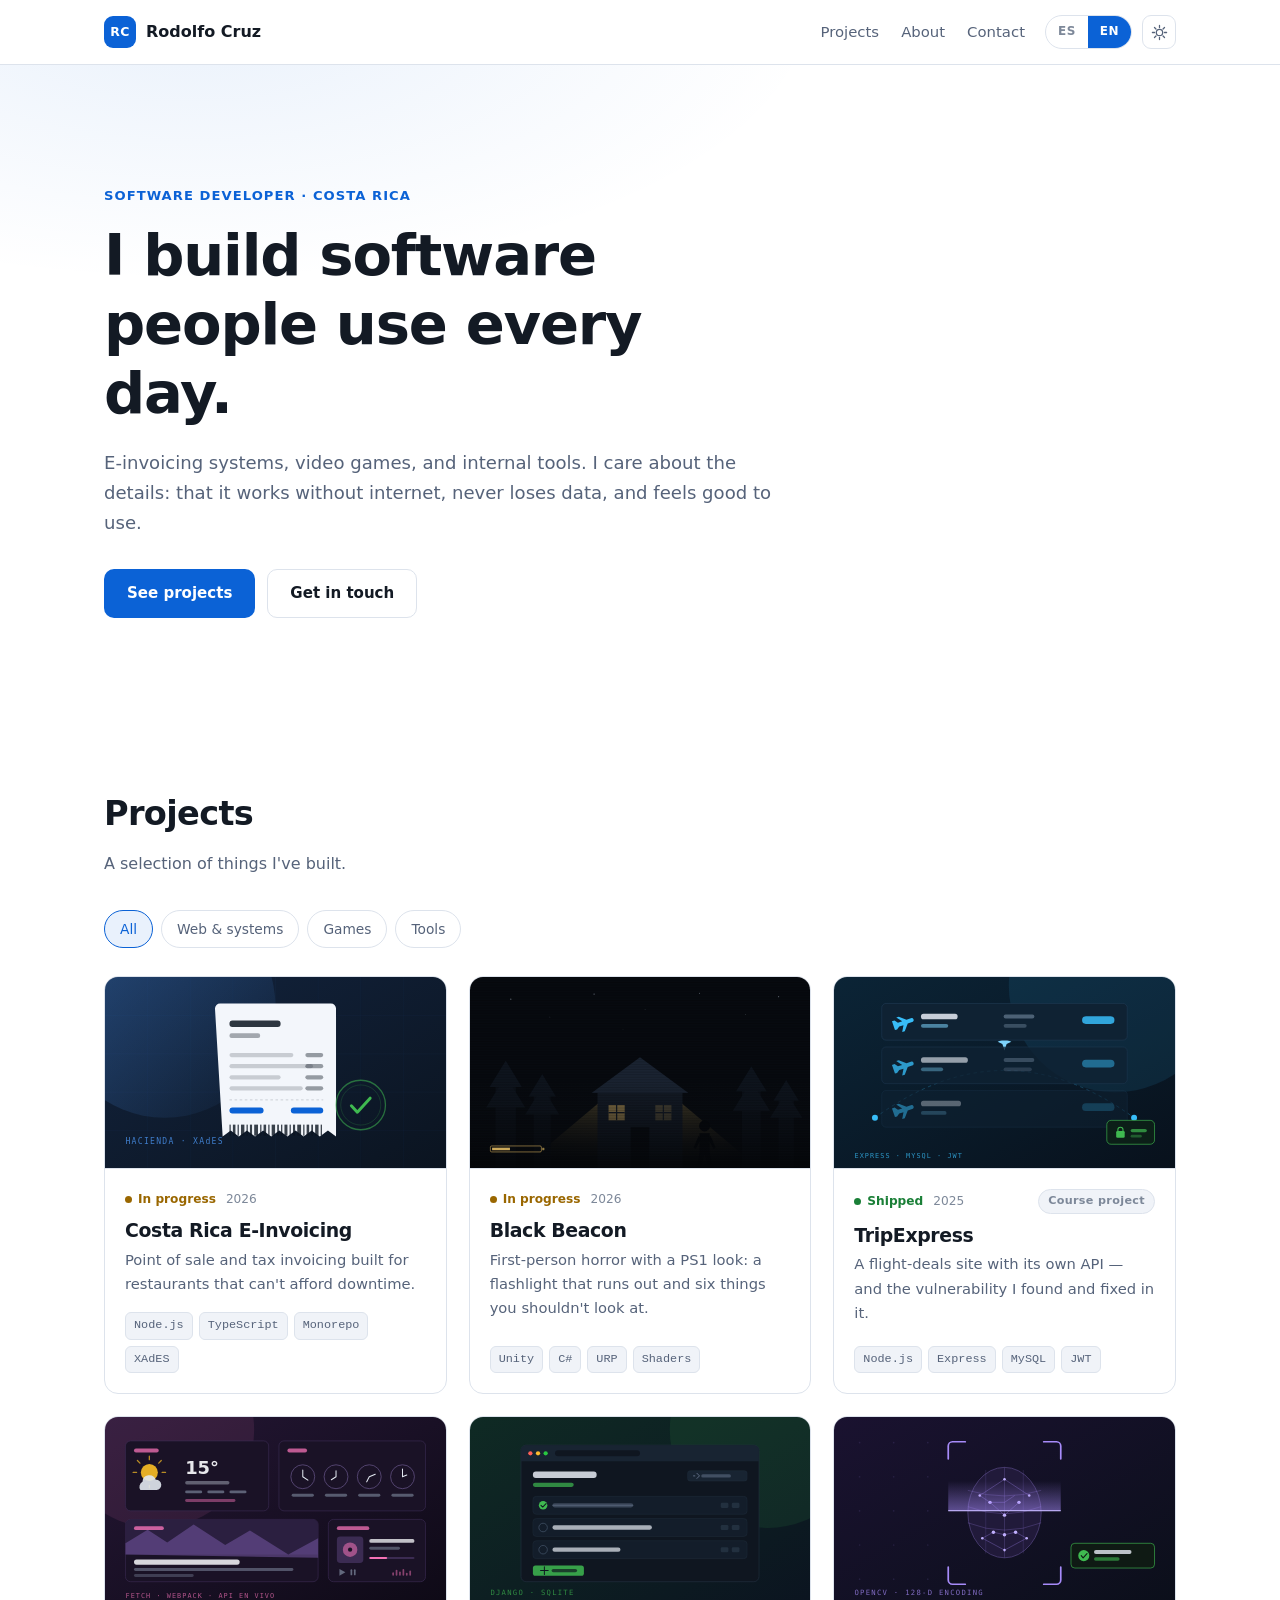
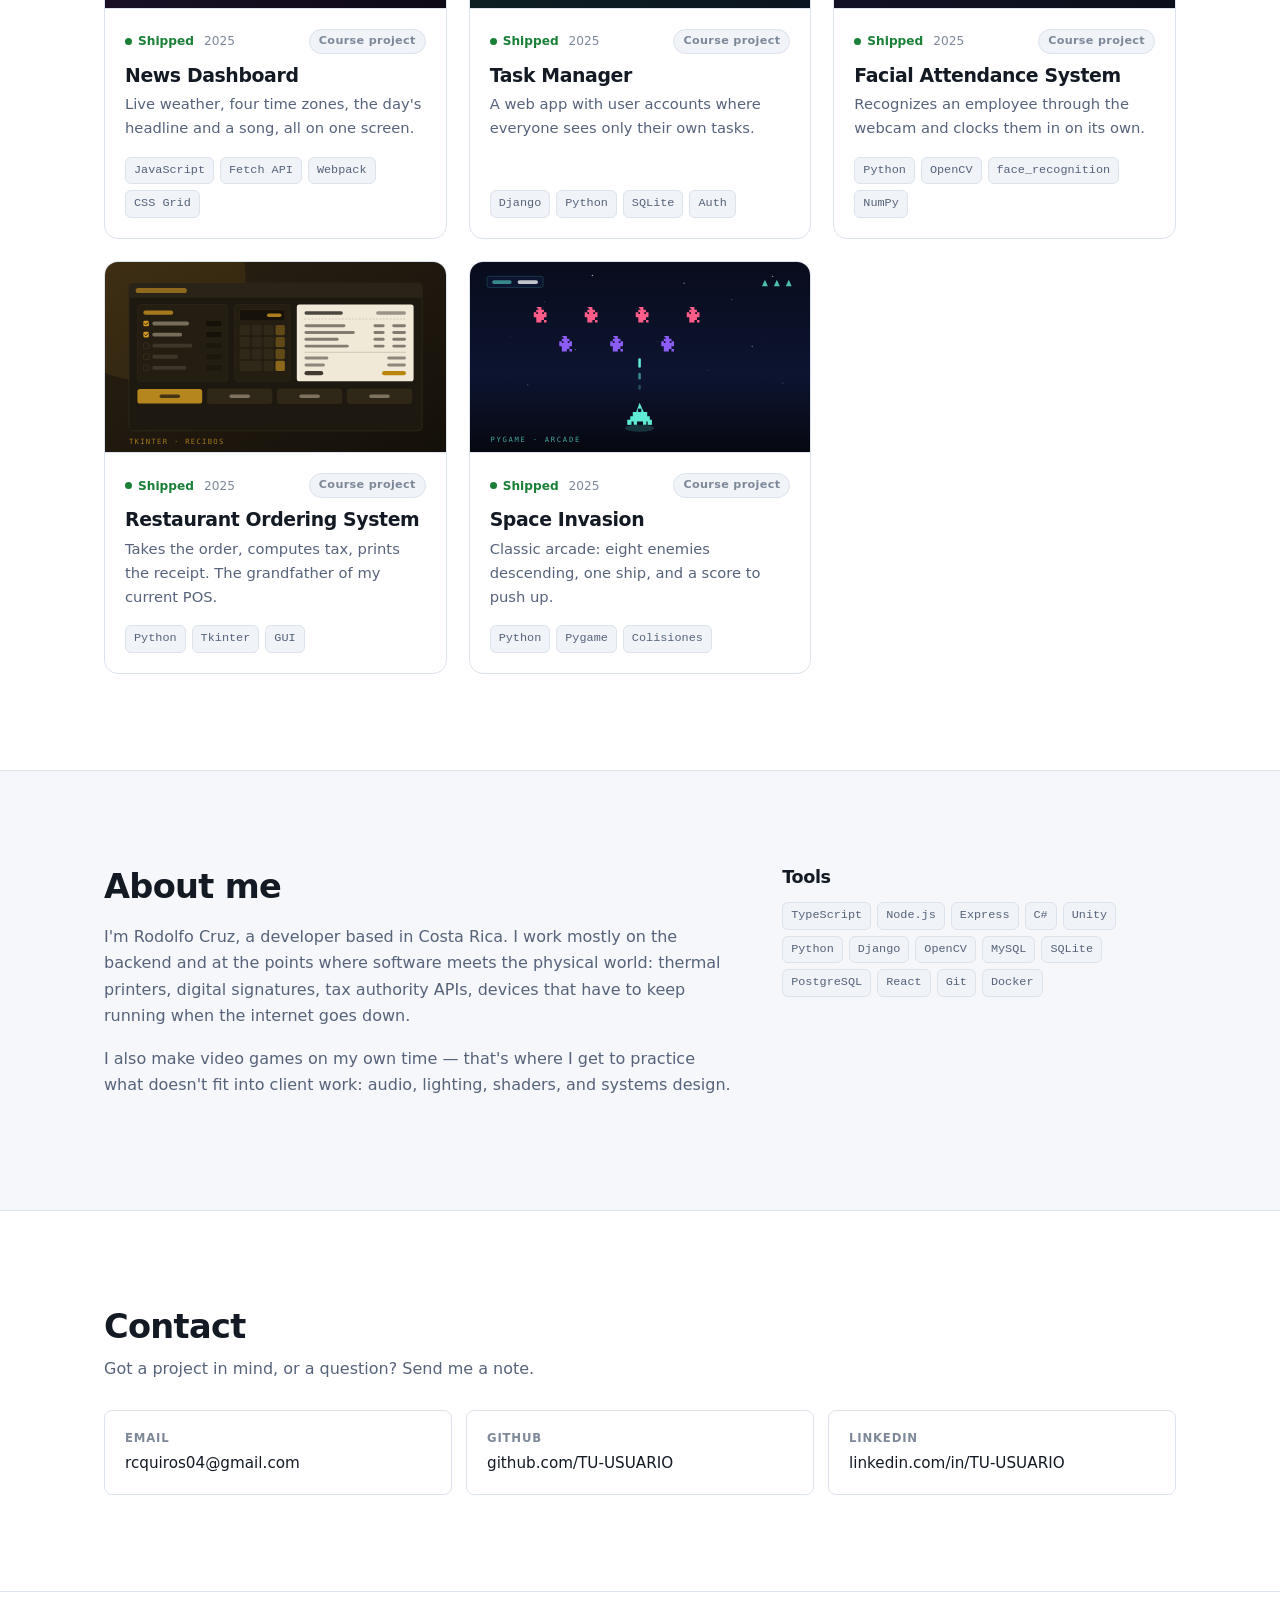
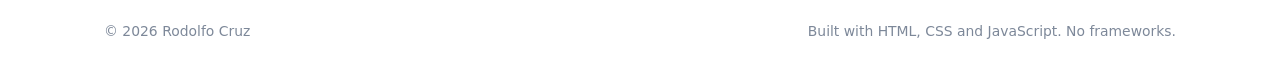
==== index.html @ 6ccf8929 "Portafolio de proyectos Sitio estatico bilingue (ES/EN) con tema claro y oscuro, sin frameworks ni p" ====
<!DOCTYPE html>
<html lang="es" data-theme="dark">
<head>
  <meta charset="UTF-8">
  <meta name="viewport" content="width=device-width, initial-scale=1.0">
  <title>Rodolfo Cruz — Proyectos</title>
  <meta name="description" content="Portafolio de proyectos de Rodolfo Cruz: software de facturación electrónica, videojuegos y herramientas.">
  <meta name="color-scheme" content="dark light">

  <!-- Vista previa al compartir el enlace.
       og:image tiene que ser JPG o PNG con URL absoluta: las redes sociales
       no renderizan SVG ni resuelven rutas relativas. Cambia el dominio de
       abajo por el tuyo cuando publiques. -->
  <meta property="og:type" content="website">
  <meta property="og:url" content="https://TU-USUARIO.github.io/portfolio/">
  <meta property="og:title" content="Rodolfo Cruz — Proyectos">
  <meta property="og:description" content="Portafolio de proyectos: facturación electrónica, videojuegos y herramientas.">
  <meta property="og:image" content="https://TU-USUARIO.github.io/portfolio/assets/img/og-cover.jpg">
  <meta property="og:image:width" content="1200">
  <meta property="og:image:height" content="630">
  <meta name="twitter:card" content="summary_large_image">

  <link rel="icon" href="assets/img/favicon.svg" type="image/svg+xml">
  <link rel="apple-touch-icon" href="assets/img/apple-touch-icon.png">
  <link rel="stylesheet" href="css/styles.css">
</head>
<body>
  <a class="skip-link" href="#main" data-i18n="skip">Saltar al contenido</a>

  <header class="site-header">
    <div class="wrap header-inner">
      <a class="brand" href="#top">
        <span class="brand-mark" aria-hidden="true">RC</span>
        <span class="brand-name">Rodolfo Cruz</span>
      </a>

      <nav class="nav" aria-label="Principal">
        <a href="#proyectos" data-i18n="nav.projects">Proyectos</a>
        <a href="#sobre-mi" data-i18n="nav.about">Sobre mí</a>
        <a href="#contacto" data-i18n="nav.contact">Contacto</a>
      </nav>

      <div class="header-actions">
        <div class="lang-switch" role="group" aria-label="Idioma / Language">
          <button type="button" data-lang="es" class="is-active">ES</button>
          <button type="button" data-lang="en">EN</button>
        </div>
        <button type="button" id="theme-toggle" class="icon-btn" aria-label="Cambiar tema">
          <svg class="icon-sun" viewBox="0 0 24 24" aria-hidden="true"><circle cx="12" cy="12" r="4.5"/><path d="M12 2v3M12 19v3M2 12h3M19 12h3M4.9 4.9l2.1 2.1M17 17l2.1 2.1M19.1 4.9L17 7M7 17l-2.1 2.1"/></svg>
          <svg class="icon-moon" viewBox="0 0 24 24" aria-hidden="true"><path d="M20 14.5A8.5 8.5 0 0 1 9.5 4a8.5 8.5 0 1 0 10.5 10.5z"/></svg>
        </button>
      </div>
    </div>
  </header>

  <main id="main">
    <section class="hero" id="top">
      <div class="wrap">
        <p class="eyebrow" data-i18n="hero.eyebrow">Desarrollador de software · Costa Rica</p>
        <h1 class="hero-title" data-i18n="hero.title">Construyo software que se usa todos los días.</h1>
        <p class="hero-lead" data-i18n="hero.lead">
          Sistemas de facturación electrónica, videojuegos y herramientas internas.
          Me interesa el detalle: que funcione sin internet, que no pierda datos y que se sienta bien de usar.
        </p>
        <div class="hero-actions">
          <a class="btn btn-primary" href="#proyectos" data-i18n="hero.cta">Ver proyectos</a>
          <a class="btn btn-ghost" href="mailto:rcquiros04@gmail.com" data-i18n="hero.contact">Escríbeme</a>
        </div>
      </div>
    </section>

    <section class="section" id="proyectos">
      <div class="wrap">
        <div class="section-head">
          <h2 data-i18n="projects.title">Proyectos</h2>
          <p class="section-sub" data-i18n="projects.sub">Una selección de lo que he construido.</p>
        </div>

        <div class="filters" id="filters" role="group" aria-label="Filtrar proyectos"></div>

        <div class="grid" id="project-grid"></div>
        <p class="empty" id="empty-state" hidden data-i18n="projects.empty">No hay proyectos en esta categoría.</p>
      </div>
    </section>

    <section class="section section-alt" id="sobre-mi">
      <div class="wrap about">
        <div class="about-text">
          <h2 data-i18n="about.title">Sobre mí</h2>
          <p data-i18n="about.p1">
            Soy Rodolfo Cruz, desarrollador en Costa Rica. Trabajo sobre todo en el backend y en los
            puntos donde el software toca el mundo real: impresoras térmicas, firmas digitales,
            APIs de Hacienda, dispositivos que tienen que seguir funcionando cuando se cae el internet.
          </p>
          <p data-i18n="about.p2">
            También hago videojuegos por mi cuenta, que es donde practico lo que no cabe en un
            proyecto de cliente: audio, iluminación, shaders y diseño de sistemas.
          </p>
        </div>
        <div class="about-stack">
          <h3 data-i18n="about.stackTitle">Herramientas</h3>
          <ul class="chips" id="stack-list"></ul>
        </div>
      </div>
    </section>

    <section class="section" id="contacto">
      <div class="wrap contact">
        <h2 data-i18n="contact.title">Contacto</h2>
        <p data-i18n="contact.sub">¿Un proyecto en mente o una pregunta? Escríbeme.</p>
        <div class="contact-links">
          <a class="contact-link" href="mailto:rcquiros04@gmail.com">
            <span class="contact-label">Email</span>
            <span class="contact-value">rcquiros04@gmail.com</span>
          </a>
          <a class="contact-link" href="https://github.com/TU-USUARIO" target="_blank" rel="noopener">
            <span class="contact-label">GitHub</span>
            <span class="contact-value">github.com/TU-USUARIO</span>
          </a>
          <a class="contact-link" href="https://www.linkedin.com/in/TU-USUARIO" target="_blank" rel="noopener">
            <span class="contact-label">LinkedIn</span>
            <span class="contact-value">linkedin.com/in/TU-USUARIO</span>
          </a>
        </div>
      </div>
    </section>
  </main>

  <footer class="site-footer">
    <div class="wrap footer-inner">
      <p>© <span id="year"></span> Rodolfo Cruz</p>
      <p class="footer-note" data-i18n="footer.note">Hecho con HTML, CSS y JavaScript. Sin frameworks.</p>
    </div>
  </footer>

  <!-- Detalle de proyecto -->
  <dialog class="modal" id="project-modal" aria-labelledby="modal-title">
    <button type="button" class="modal-close" id="modal-close" aria-label="Cerrar">&times;</button>
    <div class="modal-body" id="modal-body"></div>
  </dialog>

  <script src="js/projects.js"></script>
  <script src="js/i18n.js"></script>
  <script src="js/main.js"></script>
</body>
</html>
---- css/styles.css ----
/* ============================================================
   Portafolio — Rodolfo Cruz
   Tema oscuro por defecto, claro con el interruptor.
   ============================================================ */

:root {
  --bg: #0d1117;
  --bg-alt: #131a24;
  --surface: #161d28;
  --surface-hi: #1d2635;
  --border: #253044;
  --text: #e8edf5;
  --text-dim: #9aa7bd;
  --text-faint: #6b7a92;
  --accent: #4f9dff;
  --accent-soft: rgba(79, 157, 255, 0.14);
  --accent-text: #8dc0ff;
  --ok: #3fb950;
  --warn: #d29922;

  --radius: 14px;
  --radius-sm: 8px;
  --wrap: 1120px;
  --shadow: 0 10px 40px rgba(0, 0, 0, 0.35);
  --font: system-ui, -apple-system, "Segoe UI", Roboto, "Helvetica Neue", Arial, sans-serif;
  --mono: ui-monospace, SFMono-Regular, "Cascadia Code", Consolas, monospace;
}

[data-theme="light"] {
  --bg: #ffffff;
  --bg-alt: #f5f7fa;
  --surface: #ffffff;
  --surface-hi: #f0f3f8;
  --border: #dde3ec;
  --text: #131a24;
  --text-dim: #56637a;
  --text-faint: #7d8899;
  --accent: #0b62d6;
  --accent-soft: rgba(11, 98, 214, 0.09);
  --accent-text: #0b62d6;
  --ok: #1a7f37;
  --warn: #9a6700;
  --shadow: 0 8px 30px rgba(20, 35, 60, 0.10);
}

* { box-sizing: border-box; }

html { scroll-behavior: smooth; }
@media (prefers-reduced-motion: reduce) {
  html { scroll-behavior: auto; }
  * { animation-duration: 0.01ms !important; transition-duration: 0.01ms !important; }
}

body {
  margin: 0;
  background: var(--bg);
  color: var(--text);
  font-family: var(--font);
  font-size: 16px;
  line-height: 1.65;
  -webkit-font-smoothing: antialiased;
  transition: background-color 0.2s ease, color 0.2s ease;
}

img, svg { max-width: 100%; display: block; }
a { color: var(--accent-text); text-decoration: none; }
a:hover { text-decoration: underline; }

h1, h2, h3 { line-height: 1.2; margin: 0 0 0.5em; letter-spacing: -0.02em; }
h2 { font-size: clamp(1.6rem, 3vw, 2.1rem); }
h3 { font-size: 1.1rem; }
p { margin: 0 0 1em; }

.wrap {
  width: 100%;
  max-width: var(--wrap);
  margin-inline: auto;
  padding-inline: 24px;
}

.skip-link {
  position: absolute;
  left: -9999px;
  top: 0;
  background: var(--accent);
  color: #fff;
  padding: 10px 16px;
  z-index: 100;
}
.skip-link:focus { left: 8px; top: 8px; }

:focus-visible {
  outline: 2px solid var(--accent);
  outline-offset: 3px;
  border-radius: 4px;
}

/* ---------- Cabecera ---------- */

.site-header {
  position: sticky;
  top: 0;
  z-index: 50;
  background: color-mix(in srgb, var(--bg) 85%, transparent);
  backdrop-filter: blur(12px);
  border-bottom: 1px solid var(--border);
}

.header-inner {
  display: flex;
  align-items: center;
  gap: 20px;
  height: 64px;
}

.brand {
  display: flex;
  align-items: center;
  gap: 10px;
  color: var(--text);
  font-weight: 600;
  margin-right: auto;
}
.brand:hover { text-decoration: none; }

.brand-mark {
  display: grid;
  place-items: center;
  width: 32px;
  height: 32px;
  border-radius: 9px;
  background: var(--accent);
  color: #fff;
  font-size: 0.78rem;
  font-weight: 700;
  letter-spacing: 0.03em;
}

.nav { display: flex; gap: 22px; }
.nav a {
  color: var(--text-dim);
  font-size: 0.93rem;
  font-weight: 500;
}
.nav a:hover { color: var(--text); text-decoration: none; }

.header-actions { display: flex; align-items: center; gap: 10px; }

.lang-switch {
  display: flex;
  border: 1px solid var(--border);
  border-radius: 999px;
  overflow: hidden;
  background: var(--surface);
}
.lang-switch button {
  border: 0;
  background: transparent;
  color: var(--text-faint);
  font: inherit;
  font-size: 0.75rem;
  font-weight: 700;
  letter-spacing: 0.04em;
  padding: 6px 12px;
  cursor: pointer;
  transition: background-color 0.15s, color 0.15s;
}
.lang-switch button:hover { color: var(--text); }
.lang-switch button.is-active { background: var(--accent); color: #fff; }

.icon-btn {
  display: grid;
  place-items: center;
  width: 34px;
  height: 34px;
  border: 1px solid var(--border);
  border-radius: 9px;
  background: var(--surface);
  color: var(--text-dim);
  cursor: pointer;
  transition: color 0.15s, border-color 0.15s;
}
.icon-btn:hover { color: var(--text); border-color: var(--text-faint); }
.icon-btn svg {
  width: 17px;
  height: 17px;
  fill: none;
  stroke: currentColor;
  stroke-width: 1.8;
  stroke-linecap: round;
  stroke-linejoin: round;
}
[data-theme="dark"] .icon-sun { display: none; }
[data-theme="light"] .icon-moon { display: none; }

/* En pantallas estrechas el menú baja a una segunda fila
   en vez de desaparecer. */
@media (max-width: 680px) {
  .header-inner {
    flex-wrap: wrap;
    height: auto;
    padding-block: 10px 0;
    row-gap: 4px;
  }
  .nav {
    order: 3;
    width: 100%;
    justify-content: space-between;
    gap: 0;
    border-top: 1px solid var(--border);
    margin-top: 6px;
  }
  .nav a { padding: 10px 4px; font-size: 0.88rem; }
}

@media (max-width: 380px) {
  .brand-name { display: none; }
}

/* ---------- Hero ---------- */

.hero {
  padding: clamp(64px, 12vw, 120px) 0 clamp(48px, 8vw, 80px);
  background:
    radial-gradient(900px 400px at 15% -10%, var(--accent-soft), transparent 70%);
}

.eyebrow {
  color: var(--accent-text);
  font-size: 0.82rem;
  font-weight: 600;
  letter-spacing: 0.08em;
  text-transform: uppercase;
  margin-bottom: 14px;
}

.hero-title {
  font-size: clamp(2.1rem, 6vw, 3.6rem);
  max-width: 17ch;
  margin-bottom: 20px;
}

.hero-lead {
  color: var(--text-dim);
  font-size: clamp(1rem, 1.6vw, 1.13rem);
  max-width: 60ch;
  margin-bottom: 32px;
}

.hero-actions { display: flex; flex-wrap: wrap; gap: 12px; }

.btn {
  display: inline-flex;
  align-items: center;
  justify-content: center;
  padding: 11px 22px;
  border-radius: 10px;
  border: 1px solid transparent;
  font-size: 0.94rem;
  font-weight: 600;
  cursor: pointer;
  transition: transform 0.12s ease, background-color 0.15s, border-color 0.15s;
}
.btn:hover { text-decoration: none; transform: translateY(-1px); }
.btn-primary { background: var(--accent); color: #fff; }
.btn-primary:hover { background: color-mix(in srgb, var(--accent) 85%, #fff); }
.btn-ghost {
  background: transparent;
  border-color: var(--border);
  color: var(--text);
}
.btn-ghost:hover { border-color: var(--text-faint); background: var(--surface); }

/* ---------- Secciones ---------- */

.section { padding: clamp(56px, 9vw, 96px) 0; }
.section-alt { background: var(--bg-alt); border-block: 1px solid var(--border); }

.section-head { margin-bottom: 32px; }
.section-sub { color: var(--text-dim); margin: 0; }

/* ---------- Filtros ---------- */

.filters {
  display: flex;
  flex-wrap: wrap;
  gap: 8px;
  margin-bottom: 28px;
}

.filter-btn {
  border: 1px solid var(--border);
  background: var(--surface);
  color: var(--text-dim);
  font: inherit;
  font-size: 0.86rem;
  font-weight: 500;
  padding: 7px 15px;
  border-radius: 999px;
  cursor: pointer;
  transition: color 0.15s, border-color 0.15s, background-color 0.15s;
}
.filter-btn:hover { color: var(--text); border-color: var(--text-faint); }
.filter-btn.is-active {
  background: var(--accent-soft);
  border-color: var(--accent);
  color: var(--accent-text);
}

/* ---------- Tarjetas de proyecto ---------- */

.grid {
  display: grid;
  grid-template-columns: repeat(auto-fill, minmax(320px, 1fr));
  gap: 22px;
}

.card {
  display: flex;
  flex-direction: column;
  background: var(--surface);
  border: 1px solid var(--border);
  border-radius: var(--radius);
  overflow: hidden;
  text-align: left;
  font: inherit;
  color: inherit;
  cursor: pointer;
  padding: 0;
  transition: transform 0.16s ease, border-color 0.16s, box-shadow 0.16s;
}
.card:hover {
  transform: translateY(-3px);
  border-color: color-mix(in srgb, var(--accent) 50%, var(--border));
  box-shadow: var(--shadow);
}

.card-cover {
  aspect-ratio: 16 / 9;
  width: 100%;
  object-fit: cover;
  border-bottom: 1px solid var(--border);
  background: var(--surface-hi);
}

.card-body { padding: 20px; display: flex; flex-direction: column; flex: 1; }

.card-meta {
  display: flex;
  align-items: center;
  gap: 10px;
  margin-bottom: 10px;
  font-size: 0.76rem;
  color: var(--text-faint);
}

.status {
  display: inline-flex;
  align-items: center;
  gap: 6px;
  font-weight: 600;
}
.status::before {
  content: "";
  width: 7px;
  height: 7px;
  border-radius: 50%;
  background: currentColor;
}
.status-active { color: var(--warn); }
.status-shipped { color: var(--ok); }
.status-paused { color: var(--text-faint); }

/* Distintivo para proyectos que no son originales (práctica de curso).
   Va al final de la fila de metadatos, separado del estado. */
.badge {
  margin-left: auto;
  font-size: 0.7rem;
  font-weight: 600;
  letter-spacing: 0.03em;
  color: var(--text-faint);
  background: var(--surface-hi);
  border: 1px solid var(--border);
  border-radius: 999px;
  padding: 2px 9px;
  white-space: nowrap;
}

.card-title { font-size: 1.18rem; margin-bottom: 6px; }
.card-tagline { color: var(--text-dim); font-size: 0.92rem; margin-bottom: 16px; flex: 1; }

.chips { display: flex; flex-wrap: wrap; gap: 6px; list-style: none; margin: 0; padding: 0; }
.chip {
  font-size: 0.74rem;
  font-family: var(--mono);
  color: var(--text-dim);
  background: var(--surface-hi);
  border: 1px solid var(--border);
  border-radius: 6px;
  padding: 3px 8px;
}

.empty { color: var(--text-faint); text-align: center; padding: 40px 0; }

/* ---------- Sobre mí ---------- */

.about {
  display: grid;
  grid-template-columns: minmax(0, 1.6fr) minmax(0, 1fr);
  gap: 48px;
  align-items: start;
}
.about-text p { color: var(--text-dim); max-width: 62ch; }
.about-stack h3 { color: var(--text); margin-bottom: 14px; }

@media (max-width: 800px) {
  .about { grid-template-columns: 1fr; gap: 32px; }
}

/* ---------- Contacto ---------- */

.contact h2 { margin-bottom: 8px; }
.contact > p { color: var(--text-dim); margin-bottom: 28px; }

.contact-links {
  display: grid;
  grid-template-columns: repeat(auto-fit, minmax(220px, 1fr));
  gap: 14px;
}

.contact-link {
  display: flex;
  flex-direction: column;
  gap: 3px;
  padding: 18px 20px;
  border: 1px solid var(--border);
  border-radius: var(--radius-sm);
  background: var(--surface);
  transition: border-color 0.15s, transform 0.15s;
}
.contact-link:hover {
  text-decoration: none;
  transform: translateY(-2px);
  border-color: color-mix(in srgb, var(--accent) 50%, var(--border));
}
.contact-label {
  font-size: 0.73rem;
  text-transform: uppercase;
  letter-spacing: 0.07em;
  color: var(--text-faint);
  font-weight: 600;
}
.contact-value { color: var(--text); font-size: 0.95rem; word-break: break-all; }

/* ---------- Pie ---------- */

.site-footer {
  border-top: 1px solid var(--border);
  padding: 28px 0;
  color: var(--text-faint);
  font-size: 0.87rem;
}
.footer-inner {
  display: flex;
  flex-wrap: wrap;
  justify-content: space-between;
  gap: 8px;
}
.footer-inner p { margin: 0; }

/* ---------- Modal de detalle ---------- */

.modal {
  width: min(760px, calc(100vw - 32px));
  max-height: min(88vh, 900px);
  padding: 0;
  border: 1px solid var(--border);
  border-radius: var(--radius);
  background: var(--surface);
  color: var(--text);
  box-shadow: var(--shadow);
  overflow: visible;
}
.modal::backdrop { background: rgba(0, 0, 0, 0.6); backdrop-filter: blur(3px); }

.modal-close {
  position: absolute;
  top: 12px;
  right: 14px;
  z-index: 2;
  width: 34px;
  height: 34px;
  border-radius: 8px;
  border: 1px solid var(--border);
  background: color-mix(in srgb, var(--surface) 80%, transparent);
  backdrop-filter: blur(6px);
  color: var(--text);
  font-size: 1.4rem;
  line-height: 1;
  cursor: pointer;
}
.modal-close:hover { background: var(--surface-hi); }

.modal-body {
  max-height: min(88vh, 900px);
  overflow-y: auto;
  border-radius: var(--radius);
}

.modal-cover {
  width: 100%;
  aspect-ratio: 16 / 7;
  object-fit: cover;
  border-bottom: 1px solid var(--border);
}

.modal-content { padding: 26px 30px 32px; }
.modal-content h3 { font-size: 1.6rem; margin-bottom: 4px; }
.modal-tagline { color: var(--text-dim); margin-bottom: 20px; }
.modal-content h4 {
  font-size: 0.78rem;
  text-transform: uppercase;
  letter-spacing: 0.07em;
  color: var(--text-faint);
  margin: 26px 0 10px;
}
.modal-content p { color: var(--text-dim); }

.highlights { margin: 0; padding-left: 20px; color: var(--text-dim); }
.highlights li { margin-bottom: 8px; }

.modal-links { display: flex; flex-wrap: wrap; gap: 10px; margin-top: 26px; }

@media (max-width: 560px) {
  .modal-content { padding: 22px 20px 26px; }
}
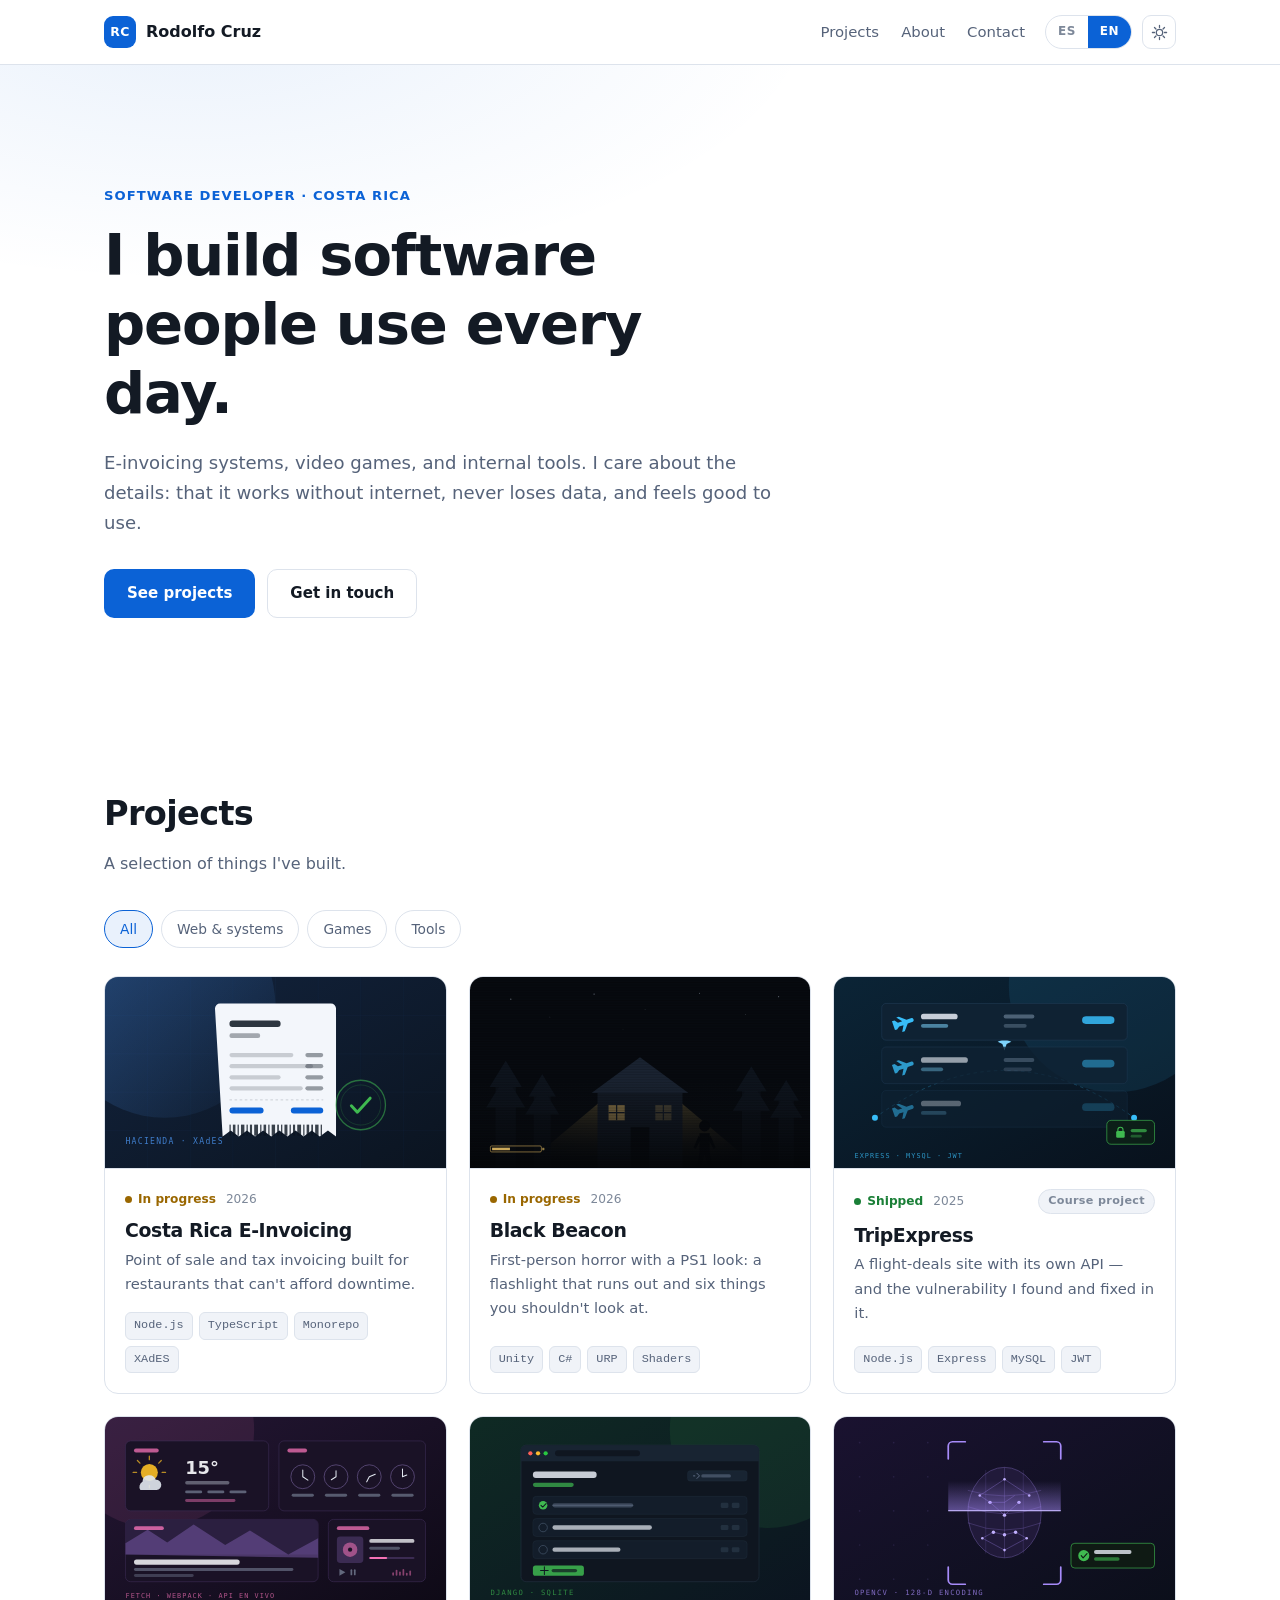
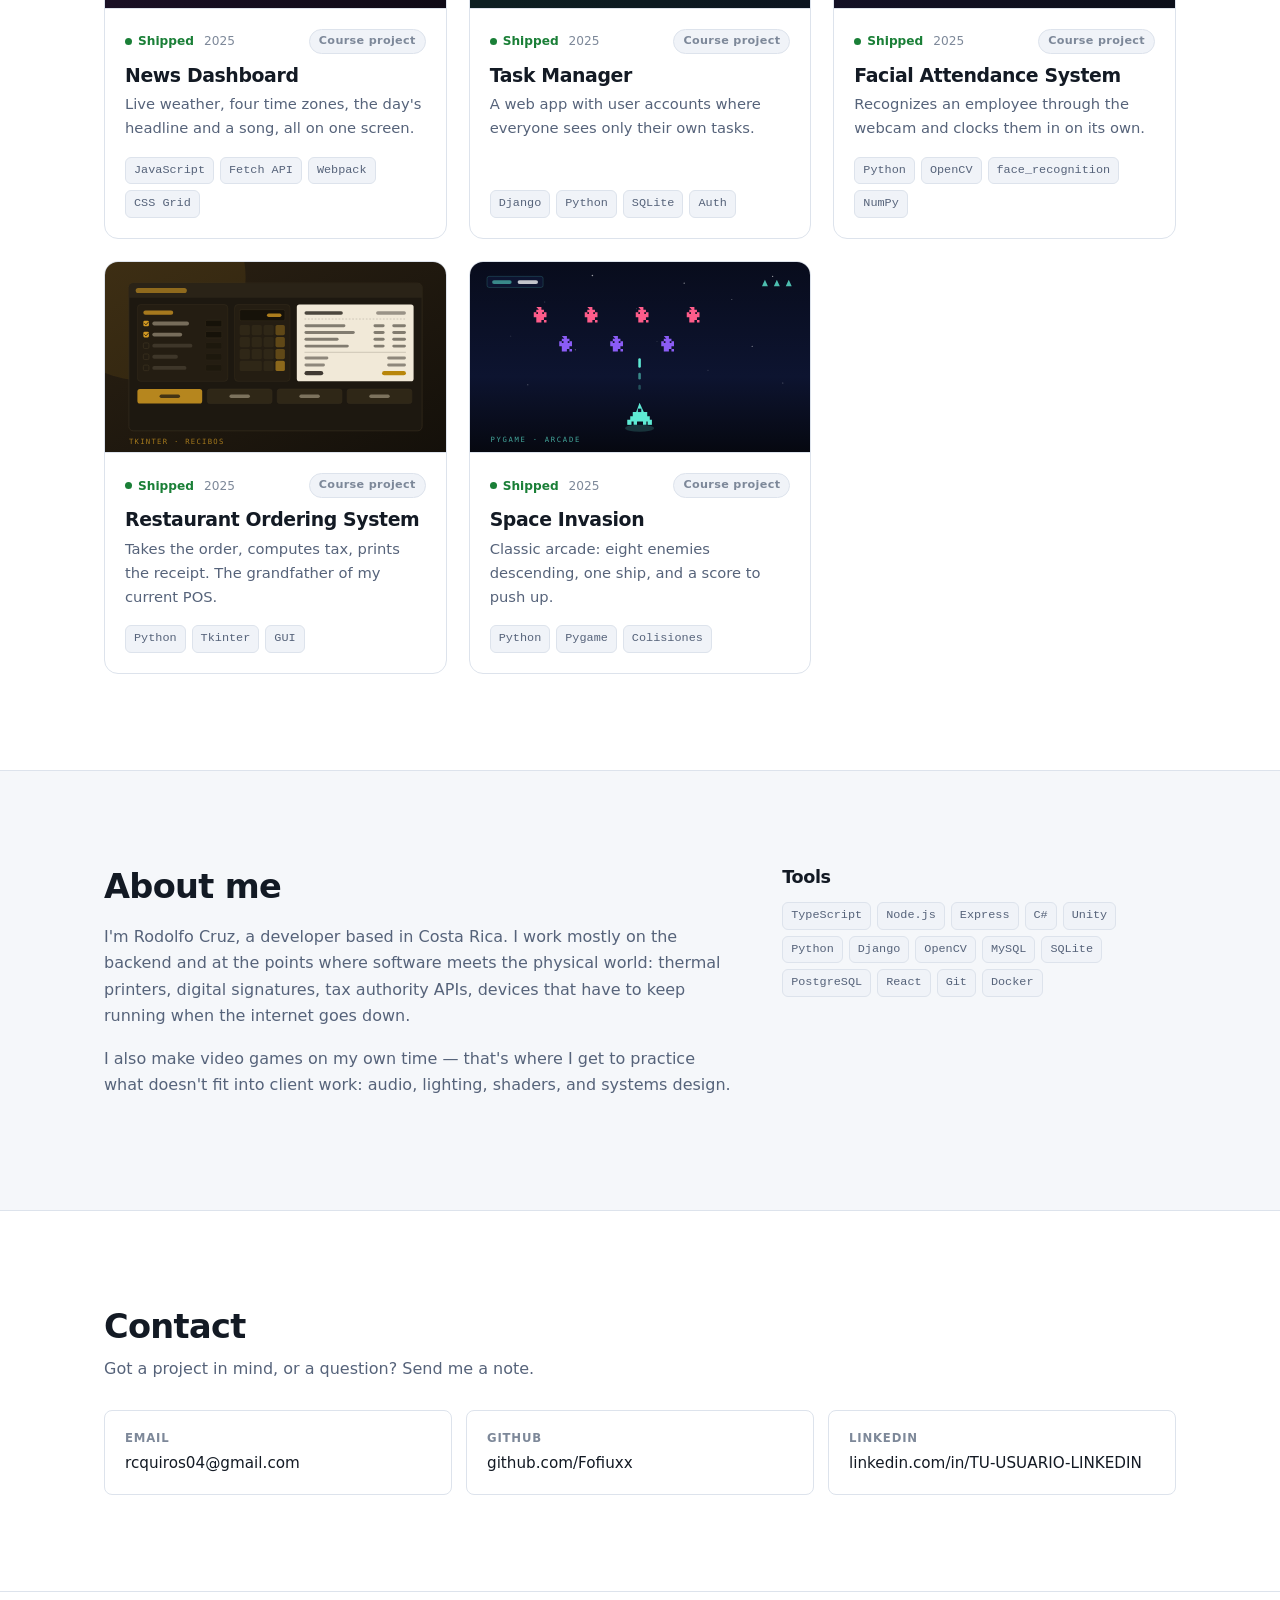
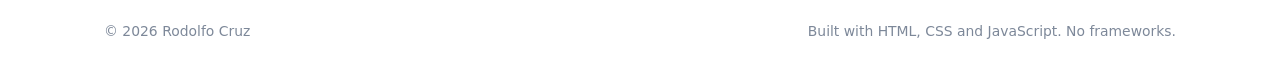
==== commit 80b6b850: "Apuntar enlaces y metadatos a github.com/Fofiuxx Rellena og:url, og:image y el contacto de GitHub, y" ====
--- a/index.html
+++ b/index.html
@@ -9,13 +9,13 @@
 
   <!-- Vista previa al compartir el enlace.
        og:image tiene que ser JPG o PNG con URL absoluta: las redes sociales
-       no renderizan SVG ni resuelven rutas relativas. Cambia el dominio de
-       abajo por el tuyo cuando publiques. -->
+       no renderizan SVG ni resuelven rutas relativas. Si algún día cambias
+       el dominio, hay que actualizar estas dos URL. -->
   <meta property="og:type" content="website">
-  <meta property="og:url" content="https://TU-USUARIO.github.io/portfolio/">
+  <meta property="og:url" content="https://fofiuxx.github.io/portfolio/">
   <meta property="og:title" content="Rodolfo Cruz — Proyectos">
   <meta property="og:description" content="Portafolio de proyectos: facturación electrónica, videojuegos y herramientas.">
-  <meta property="og:image" content="https://TU-USUARIO.github.io/portfolio/assets/img/og-cover.jpg">
+  <meta property="og:image" content="https://fofiuxx.github.io/portfolio/assets/img/og-cover.jpg">
   <meta property="og:image:width" content="1200">
   <meta property="og:image:height" content="630">
   <meta name="twitter:card" content="summary_large_image">
@@ -113,13 +113,16 @@
             <span class="contact-label">Email</span>
             <span class="contact-value">rcquiros04@gmail.com</span>
           </a>
-          <a class="contact-link" href="https://github.com/TU-USUARIO" target="_blank" rel="noopener">
+          <a class="contact-link" href="https://github.com/Fofiuxx" target="_blank" rel="noopener">
             <span class="contact-label">GitHub</span>
-            <span class="contact-value">github.com/TU-USUARIO</span>
+            <span class="contact-value">github.com/Fofiuxx</span>
           </a>
-          <a class="contact-link" href="https://www.linkedin.com/in/TU-USUARIO" target="_blank" rel="noopener">
+          <!-- TODO: pon tu usuario de LinkedIn o borra este bloque entero.
+               No lo rellené porque tu usuario de LinkedIn puede no coincidir
+               con el de GitHub, y adivinarlo llevaría al perfil de otra persona. -->
+          <a class="contact-link" href="https://www.linkedin.com/in/TU-USUARIO-LINKEDIN" target="_blank" rel="noopener">
             <span class="contact-label">LinkedIn</span>
-            <span class="contact-value">linkedin.com/in/TU-USUARIO</span>
+            <span class="contact-value">linkedin.com/in/TU-USUARIO-LINKEDIN</span>
           </a>
         </div>
       </div>
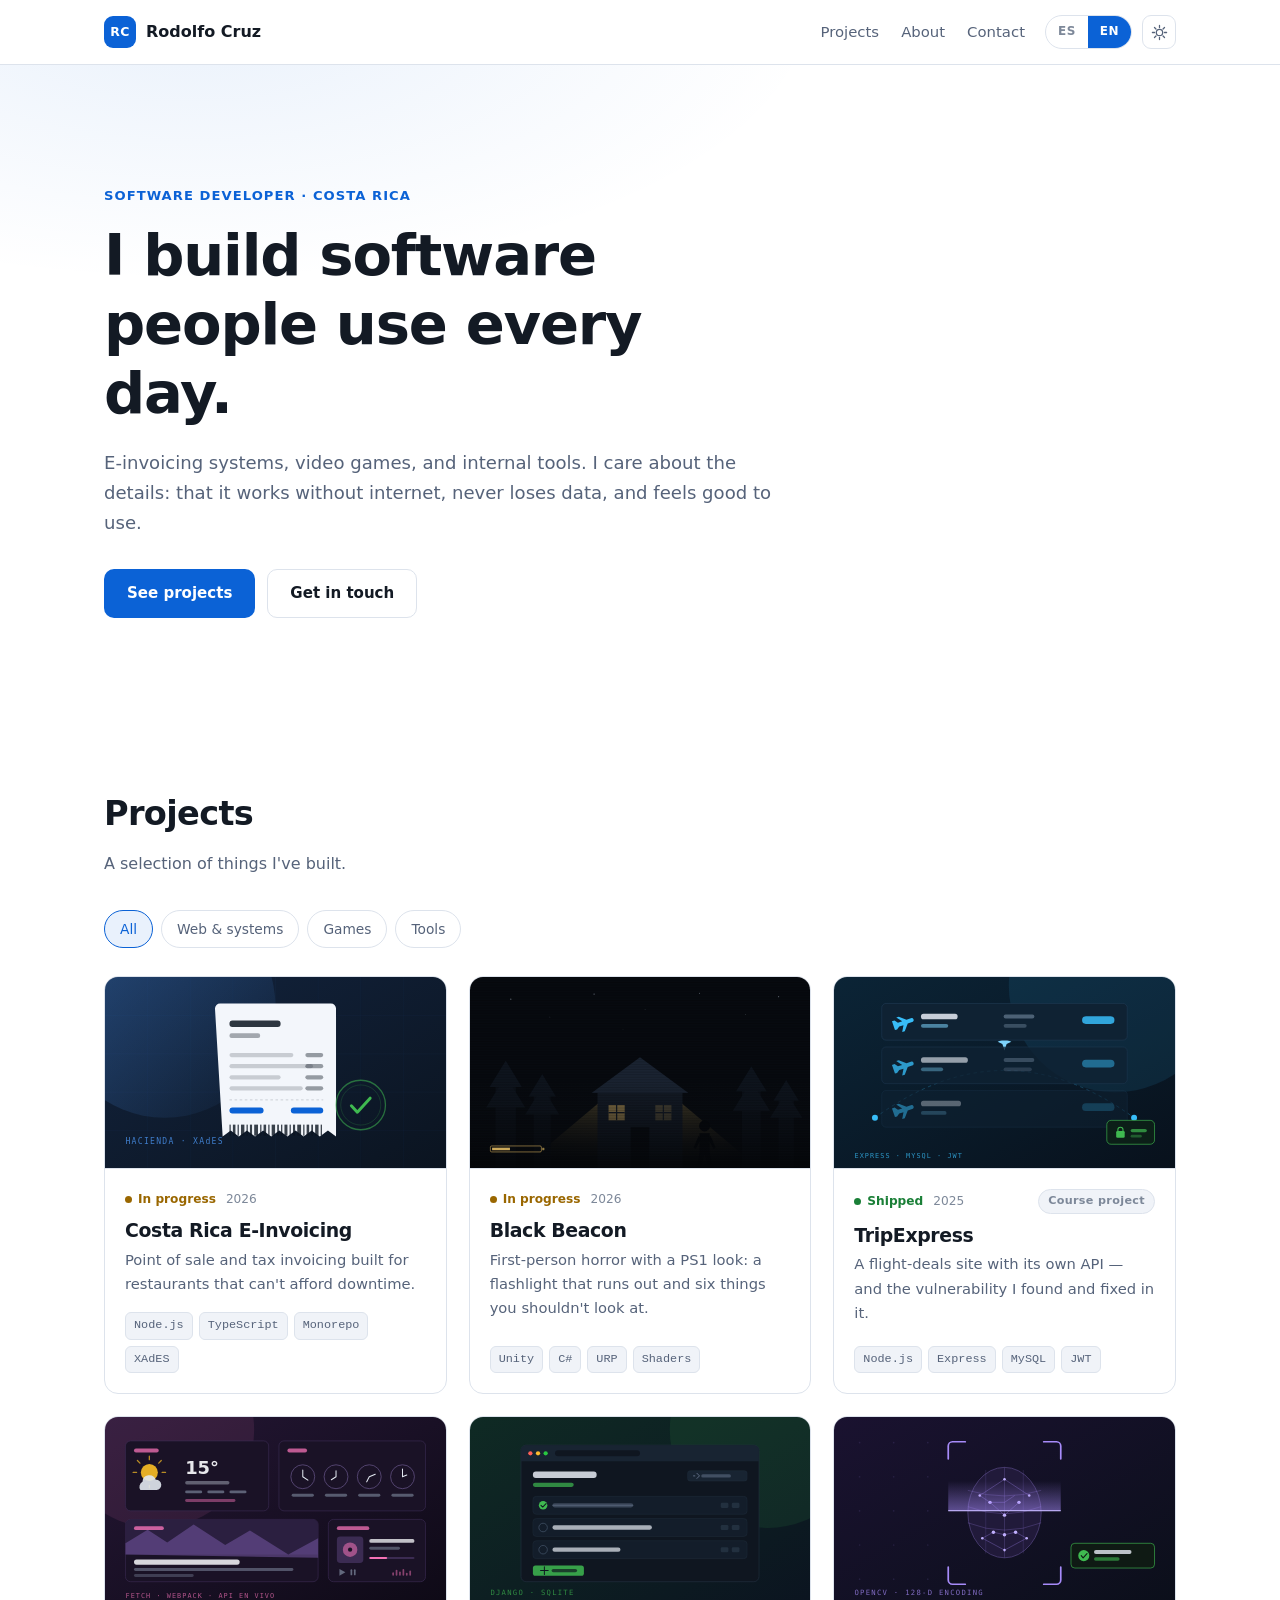
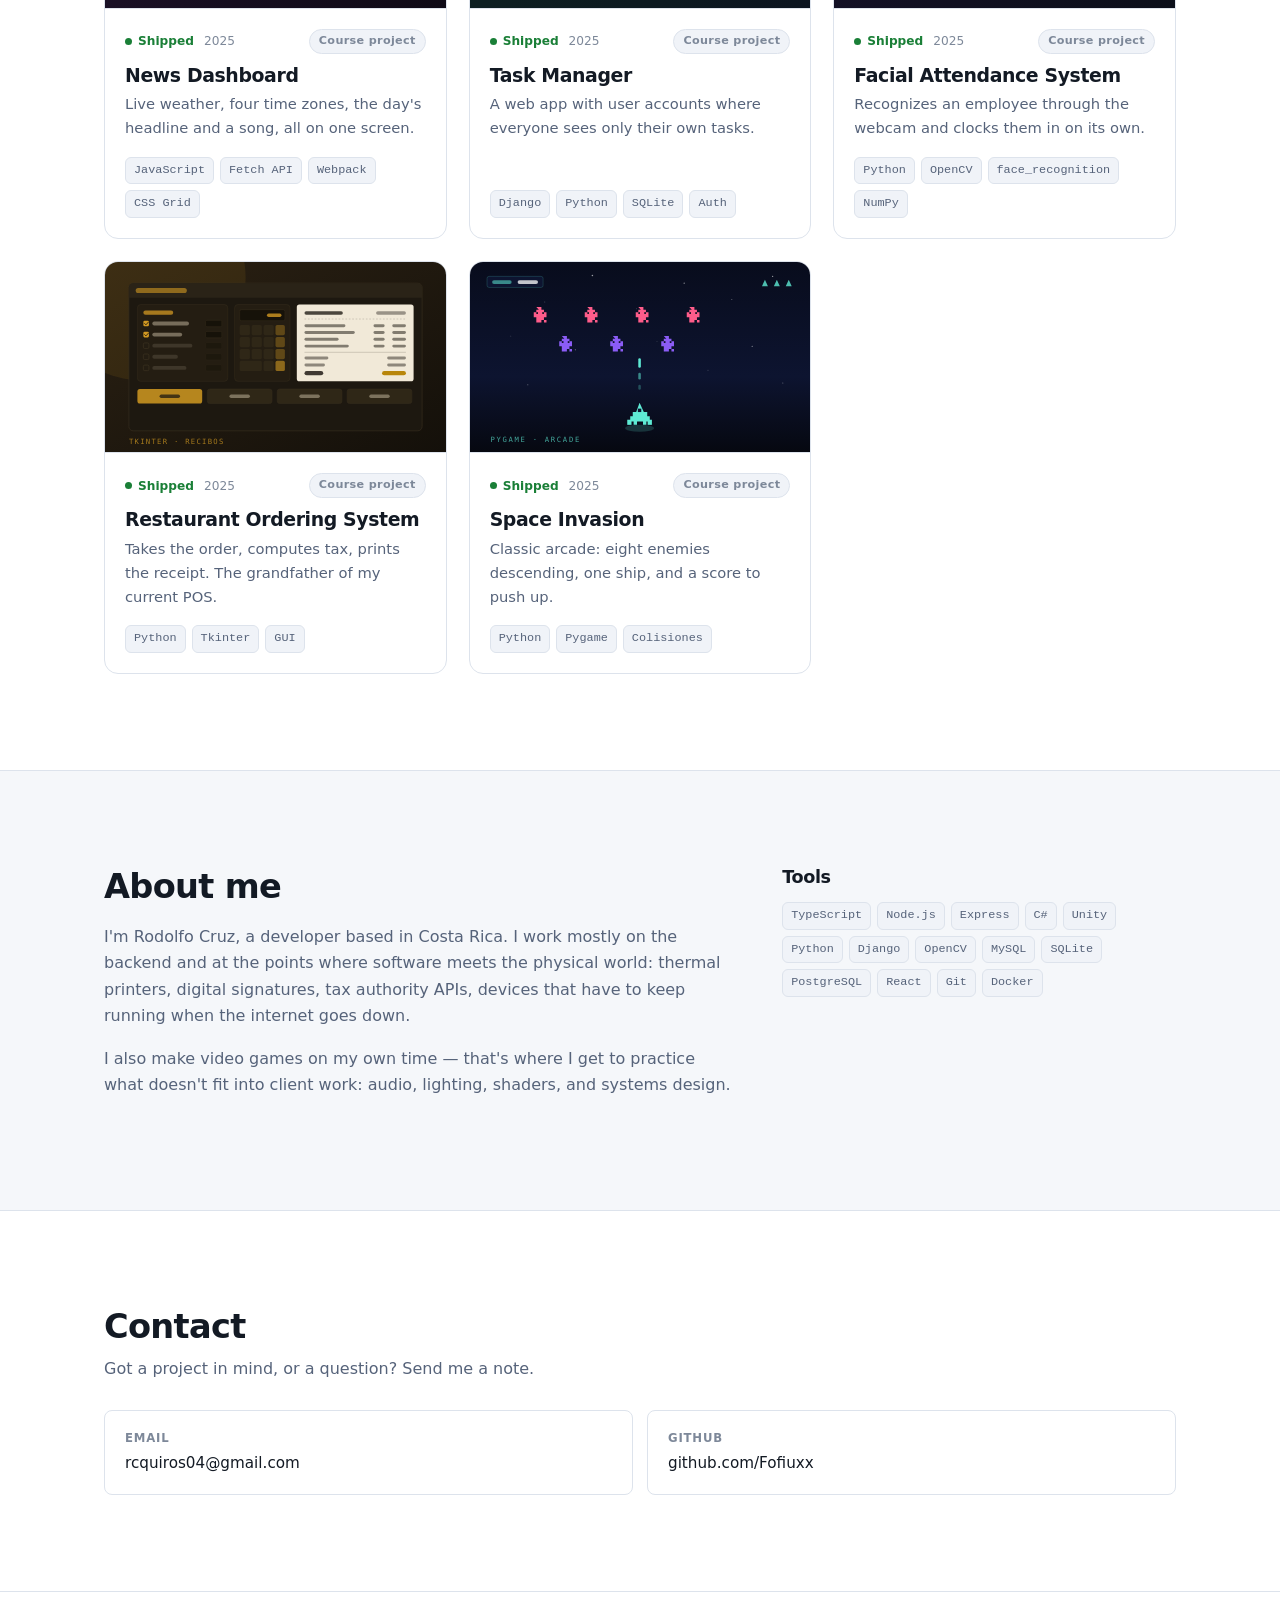
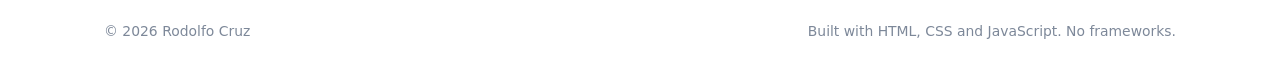
==== commit 0a96d5aa: "Enlazar los cuatro proyectos de Python a sus repos publicos Ya estaban en github.com/Fofiuxx/Proyect" ====
--- a/index.html
+++ b/index.html
@@ -117,13 +117,14 @@
             <span class="contact-label">GitHub</span>
             <span class="contact-value">github.com/Fofiuxx</span>
           </a>
-          <!-- TODO: pon tu usuario de LinkedIn o borra este bloque entero.
-               No lo rellené porque tu usuario de LinkedIn puede no coincidir
-               con el de GitHub, y adivinarlo llevaría al perfil de otra persona. -->
-          <a class="contact-link" href="https://www.linkedin.com/in/TU-USUARIO-LINKEDIN" target="_blank" rel="noopener">
+          <!-- ¿Tienes LinkedIn? Descomenta esto y pon tu usuario.
+               Lo dejé fuera porque no lo sé, y un enlace roto en un portafolio
+               es peor que no tener el enlace.
+          <a class="contact-link" href="https://www.linkedin.com/in/TU-USUARIO" target="_blank" rel="noopener">
             <span class="contact-label">LinkedIn</span>
-            <span class="contact-value">linkedin.com/in/TU-USUARIO-LINKEDIN</span>
+            <span class="contact-value">linkedin.com/in/TU-USUARIO</span>
           </a>
+          -->
         </div>
       </div>
     </section>
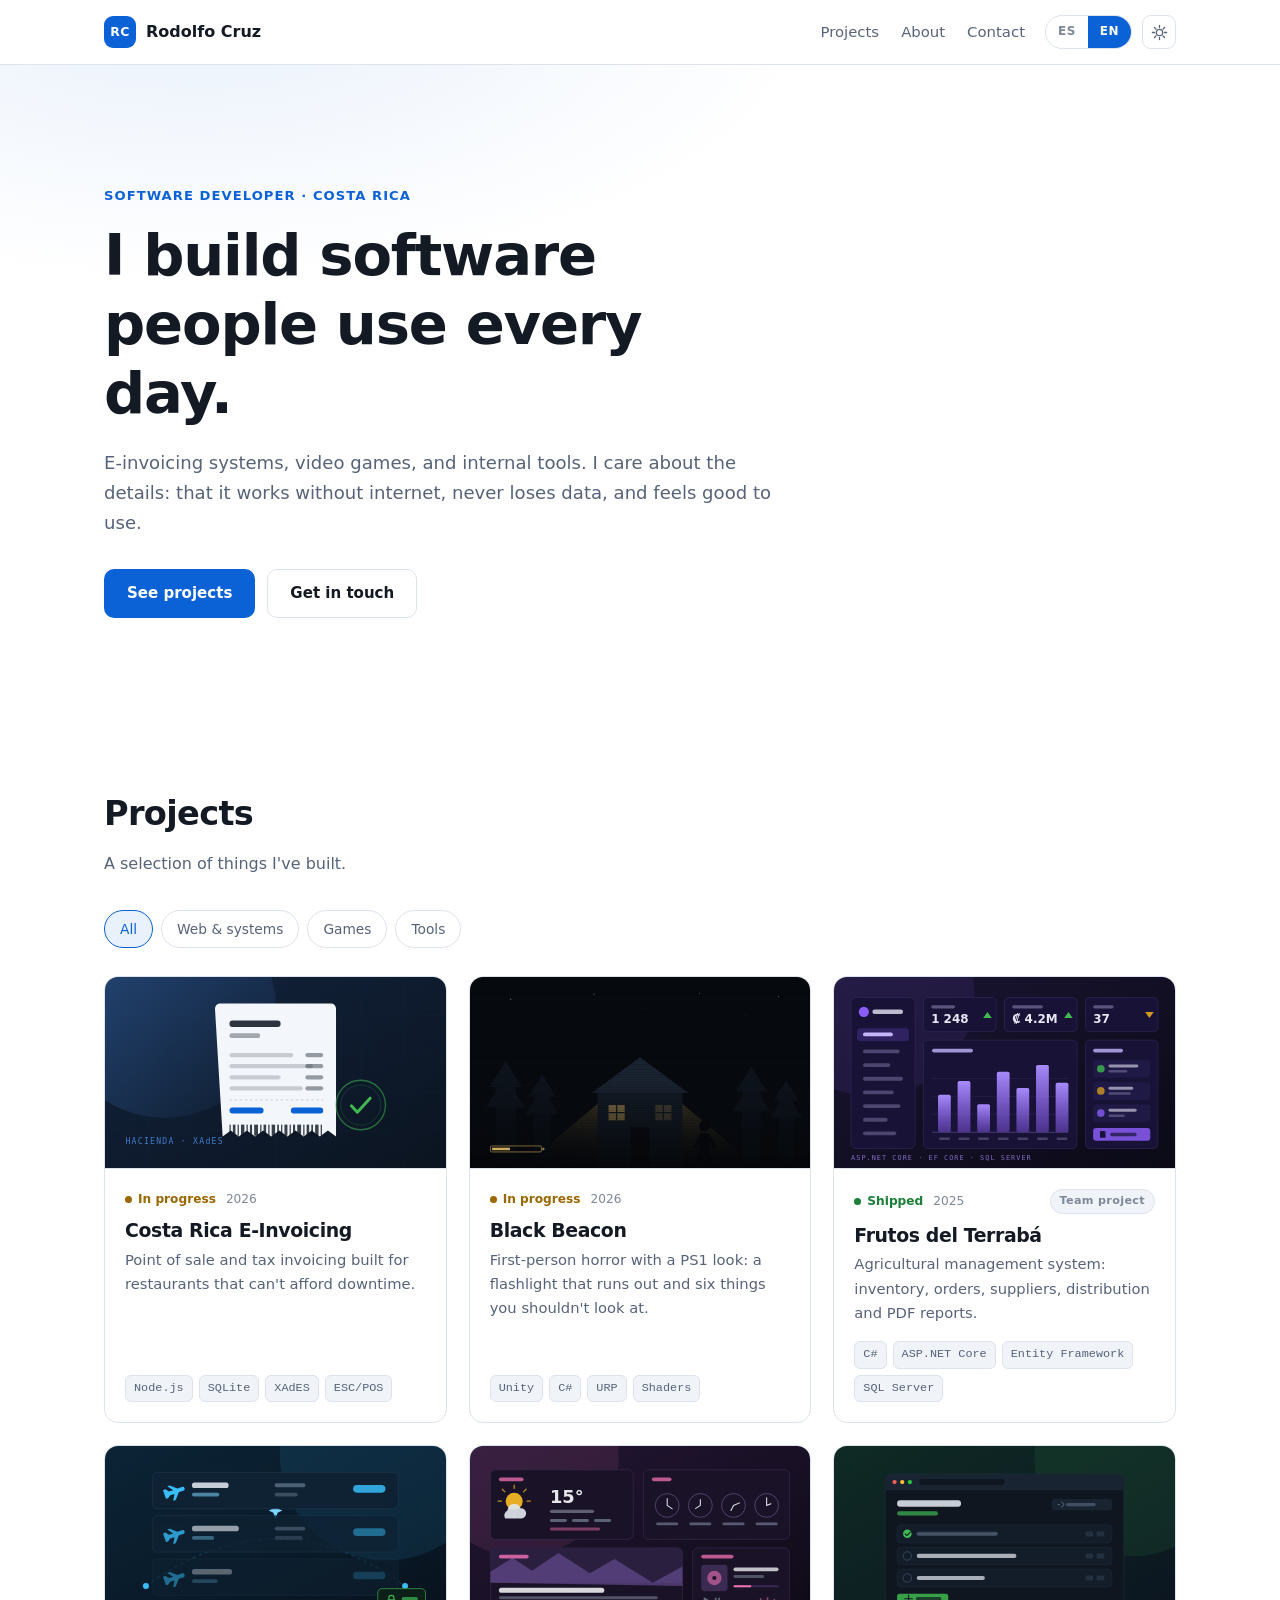
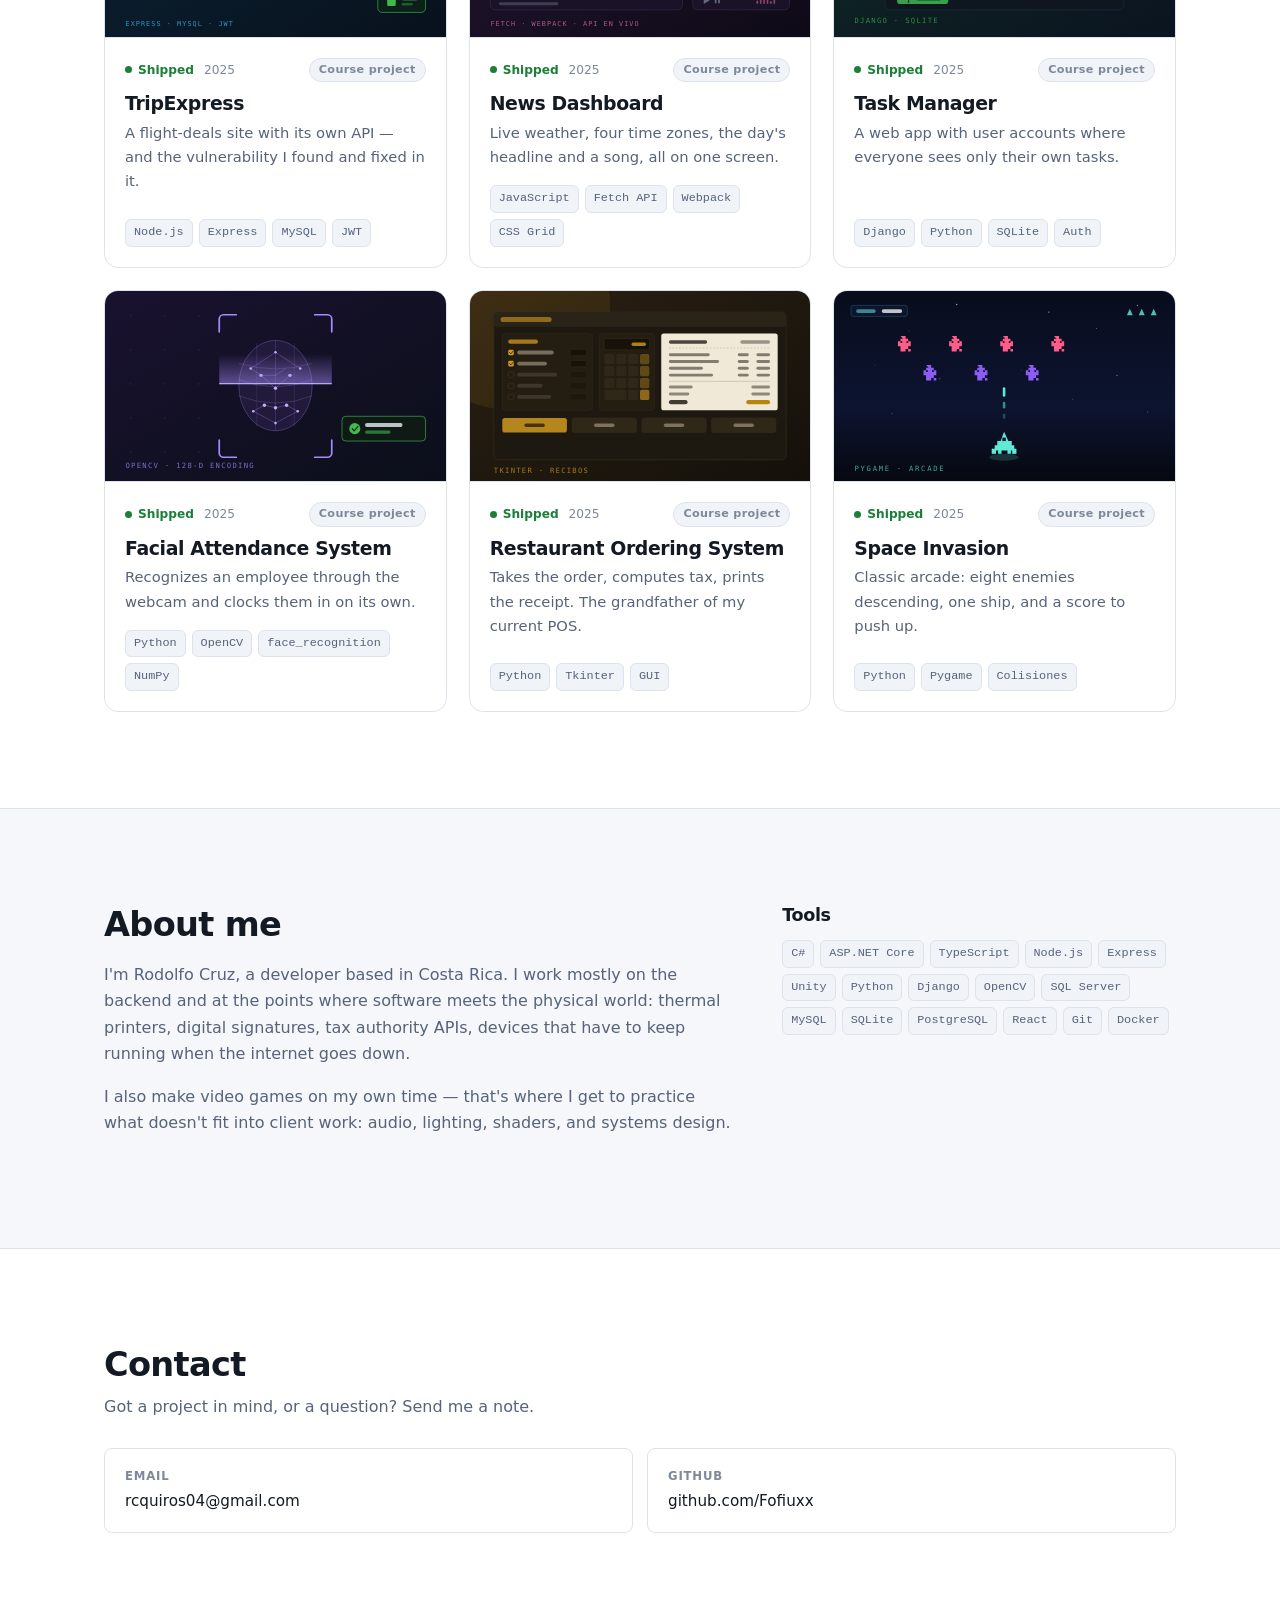
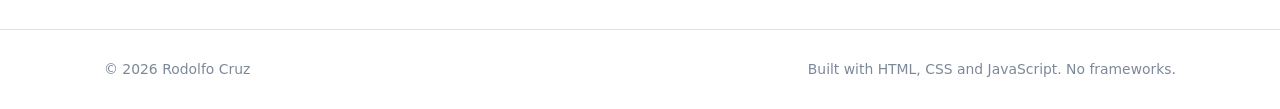
==== commit 793804ec: "Que el contacto funcione sin cliente de correo mailto: no hace nada si el visitante no tiene program" ====
--- a/index.html
+++ b/index.html
@@ -64,7 +64,7 @@
         </p>
         <div class="hero-actions">
           <a class="btn btn-primary" href="#proyectos" data-i18n="hero.cta">Ver proyectos</a>
-          <a class="btn btn-ghost" href="mailto:rcquiros04@gmail.com" data-i18n="hero.contact">Escríbeme</a>
+          <a class="btn btn-ghost" href="mailto:rcquiros04@gmail.com?subject=Contacto%20desde%20tu%20portafolio" data-i18n="hero.contact">Escríbeme</a>
         </div>
       </div>
     </section>
@@ -109,9 +109,14 @@
         <h2 data-i18n="contact.title">Contacto</h2>
         <p data-i18n="contact.sub">¿Un proyecto en mente o una pregunta? Escríbeme.</p>
         <div class="contact-links">
-          <a class="contact-link" href="mailto:rcquiros04@gmail.com">
+          <!-- Doble salida: el enlace abre el programa de correo, y el botón
+               copia la dirección para quien no tenga ninguno configurado. -->
+          <a class="contact-link" id="enlace-correo"
+             href="mailto:rcquiros04@gmail.com?subject=Contacto%20desde%20tu%20portafolio">
             <span class="contact-label">Email</span>
             <span class="contact-value">rcquiros04@gmail.com</span>
+            <button type="button" class="copiar" id="copiar-correo"
+                    data-correo="rcquiros04@gmail.com" data-i18n="contact.copiar">Copiar</button>
           </a>
           <a class="contact-link" href="https://github.com/Fofiuxx" target="_blank" rel="noopener">
             <span class="contact-label">GitHub</span>
--- a/css/styles.css
+++ b/css/styles.css
@@ -452,6 +452,38 @@
 }
 .contact-value { color: var(--text); font-size: 0.95rem; word-break: break-all; }
 
+/* Botón de copiar dentro de la tarjeta de correo */
+.contact-link { position: relative; }
+.copiar {
+  position: absolute;
+  top: 14px;
+  right: 14px;
+  border: 1px solid var(--border);
+  background: var(--surface-hi);
+  color: var(--text-dim);
+  font: inherit;
+  font-size: 0.72rem;
+  font-weight: 600;
+  padding: 4px 10px;
+  border-radius: 6px;
+  cursor: pointer;
+  opacity: 0;
+  transition: opacity 0.15s, color 0.15s, border-color 0.15s;
+}
+.contact-link:hover .copiar,
+.copiar:focus-visible { opacity: 1; }
+.copiar:hover { color: var(--text); border-color: var(--text-faint); }
+.copiar.copiado {
+  opacity: 1;
+  color: var(--ok);
+  border-color: var(--ok);
+}
+
+/* En pantallas táctiles no hay hover: el botón se ve siempre. */
+@media (hover: none) {
+  .copiar { opacity: 1; }
+}
+
 /* ---------- Pie ---------- */
 
 .site-footer {
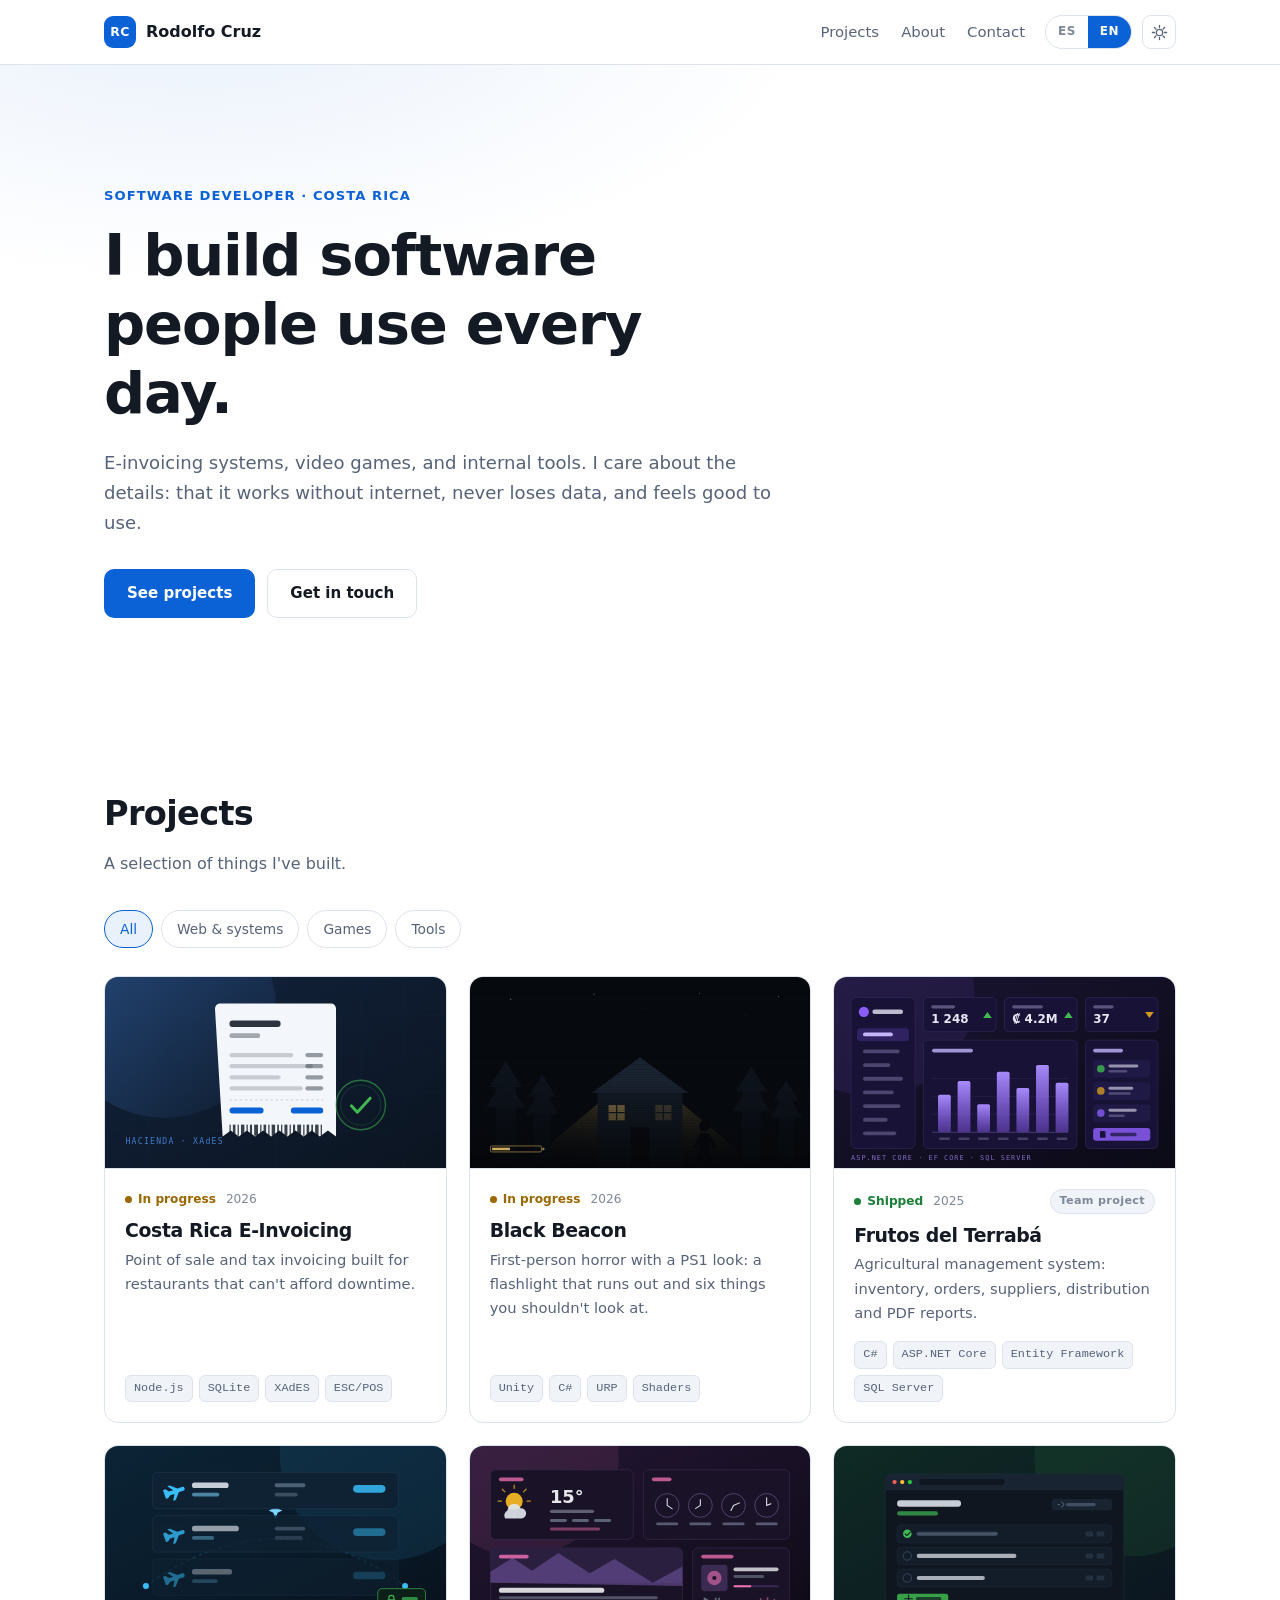
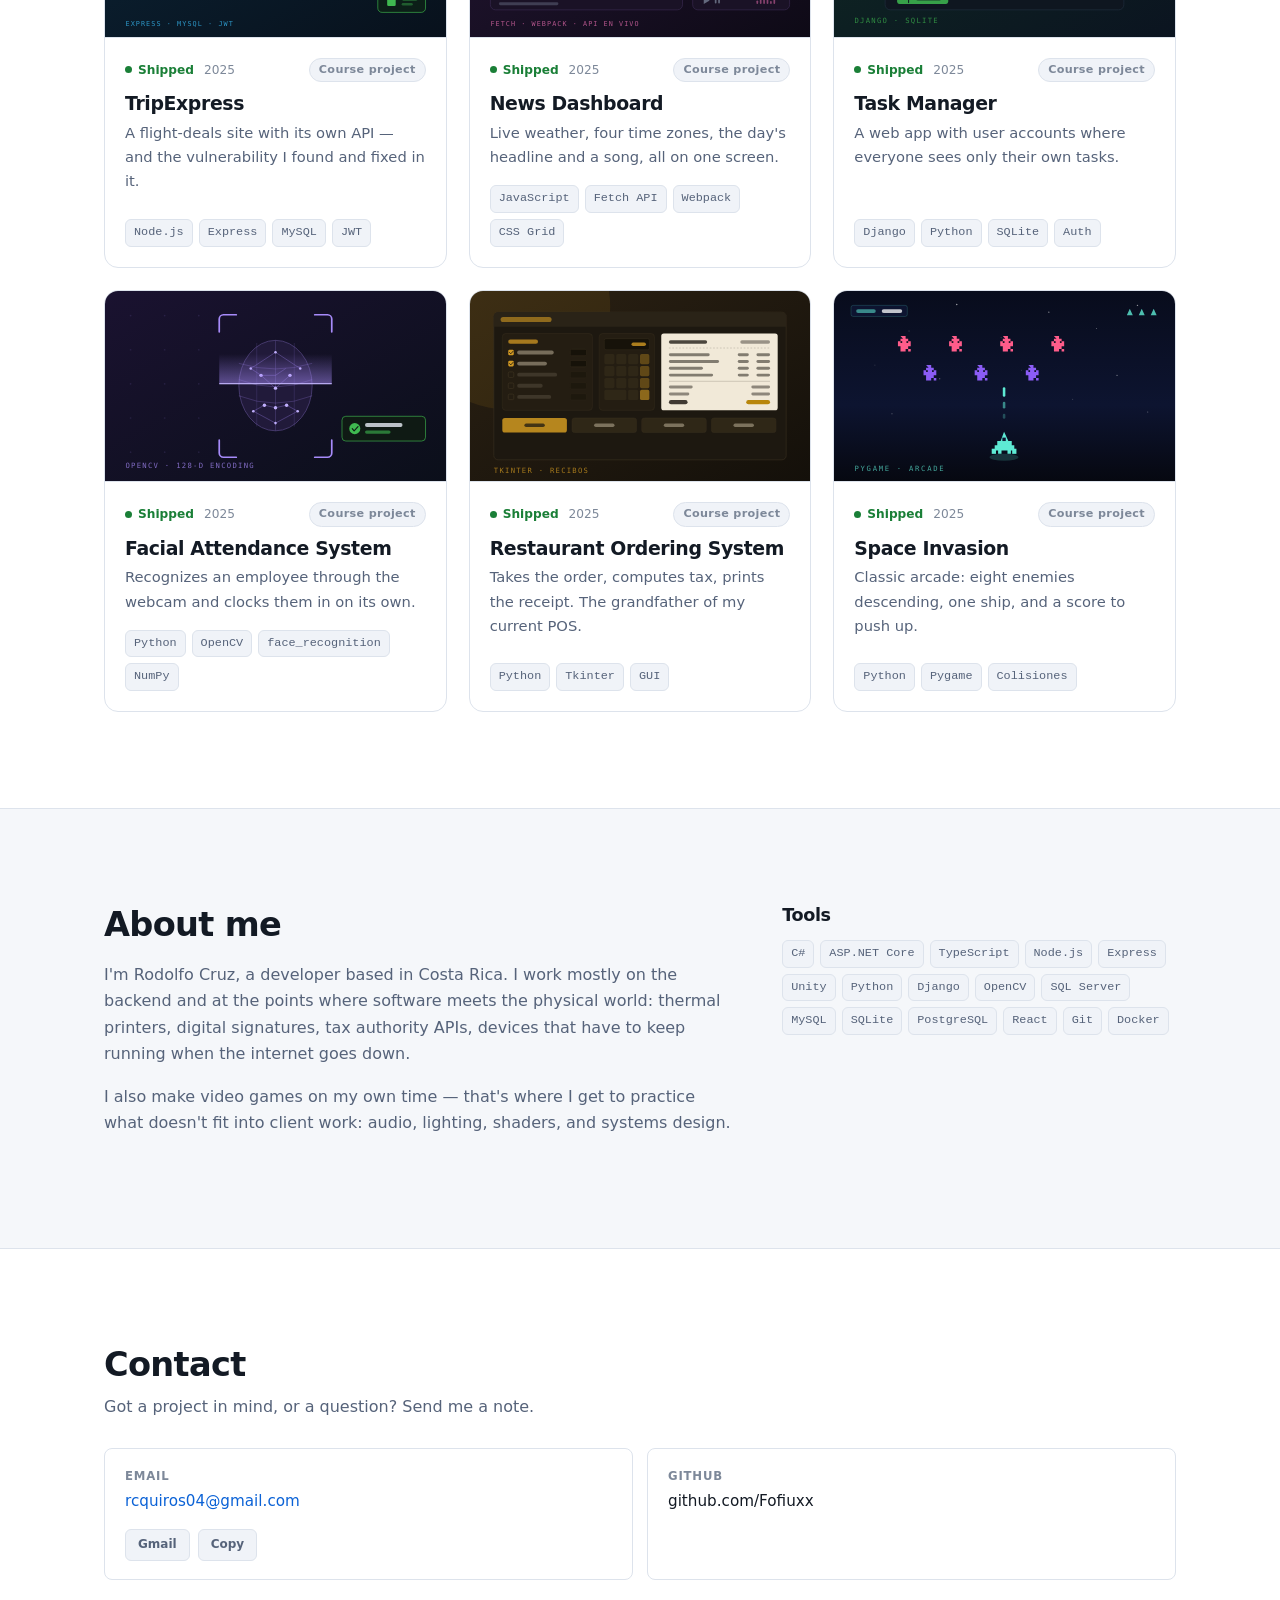
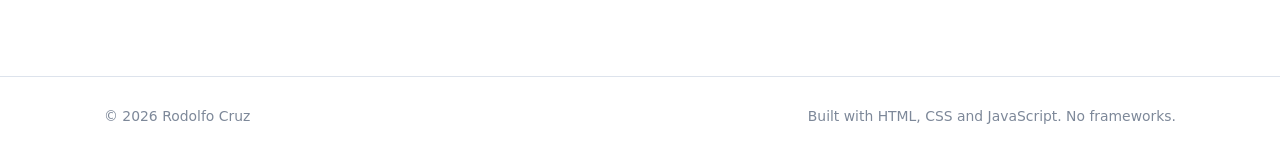
==== commit df0d652e: "Que "Escribeme" funcione sin programa de correo El boton abria un mailto y, sin cliente de correo co" ====
--- a/index.html
+++ b/index.html
@@ -64,7 +64,11 @@
         </p>
         <div class="hero-actions">
           <a class="btn btn-primary" href="#proyectos" data-i18n="hero.cta">Ver proyectos</a>
-          <a class="btn btn-ghost" href="mailto:rcquiros04@gmail.com?subject=Contacto%20desde%20tu%20portafolio" data-i18n="hero.contact">Escríbeme</a>
+          <!-- Lleva a la sección de contacto en vez de abrir mailto: si el
+               visitante no tiene programa de correo, un mailto no hace nada
+               y el botón parece roto. Abajo puede copiar la dirección o
+               abrir Gmail. -->
+          <a class="btn btn-ghost" href="#contacto" data-i18n="hero.contact">Escríbeme</a>
         </div>
       </div>
     </section>
@@ -109,15 +113,20 @@
         <h2 data-i18n="contact.title">Contacto</h2>
         <p data-i18n="contact.sub">¿Un proyecto en mente o una pregunta? Escríbeme.</p>
         <div class="contact-links">
-          <!-- Doble salida: el enlace abre el programa de correo, y el botón
-               copia la dirección para quien no tenga ninguno configurado. -->
-          <a class="contact-link" id="enlace-correo"
-             href="mailto:rcquiros04@gmail.com?subject=Contacto%20desde%20tu%20portafolio">
+          <!-- Tres salidas, porque no todo el mundo tiene programa de correo:
+               el enlace abre el suyo si lo tiene, "Gmail" funciona desde
+               cualquier navegador, y "Copiar" siempre funciona. -->
+          <div class="contact-link contacto-correo">
             <span class="contact-label">Email</span>
-            <span class="contact-value">rcquiros04@gmail.com</span>
-            <button type="button" class="copiar" id="copiar-correo"
-                    data-correo="rcquiros04@gmail.com" data-i18n="contact.copiar">Copiar</button>
-          </a>
+            <a class="contact-value" id="enlace-correo"
+               href="mailto:rcquiros04@gmail.com?subject=Contacto%20desde%20tu%20portafolio">rcquiros04@gmail.com</a>
+            <div class="acciones-correo">
+              <a class="accion" href="https://mail.google.com/mail/?view=cm&amp;fs=1&amp;to=rcquiros04@gmail.com&amp;su=Contacto%20desde%20tu%20portafolio"
+                 target="_blank" rel="noopener">Gmail</a>
+              <button type="button" class="accion" id="copiar-correo"
+                      data-correo="rcquiros04@gmail.com" data-i18n="contact.copiar">Copiar</button>
+            </div>
+          </div>
           <a class="contact-link" href="https://github.com/Fofiuxx" target="_blank" rel="noopener">
             <span class="contact-label">GitHub</span>
             <span class="contact-value">github.com/Fofiuxx</span>
--- a/css/styles.css
+++ b/css/styles.css
@@ -452,37 +452,37 @@
 }
 .contact-value { color: var(--text); font-size: 0.95rem; word-break: break-all; }
 
-/* Botón de copiar dentro de la tarjeta de correo */
-.contact-link { position: relative; }
-.copiar {
-  position: absolute;
-  top: 14px;
-  right: 14px;
+/* Tarjeta de correo: el enlace no cubre toda la tarjeta porque
+   comparte espacio con dos acciones. */
+.contacto-correo:hover { transform: none; }
+.contacto-correo .contact-value { color: var(--accent-text); }
+.contacto-correo .contact-value:hover { text-decoration: underline; }
+
+.acciones-correo {
+  display: flex;
+  gap: 8px;
+  margin-top: 12px;
+}
+
+.accion {
   border: 1px solid var(--border);
   background: var(--surface-hi);
   color: var(--text-dim);
   font: inherit;
-  font-size: 0.72rem;
-  font-weight: 600;
-  padding: 4px 10px;
+  font-size: 0.75rem;
+  font-weight: 600;
+  padding: 5px 12px;
   border-radius: 6px;
   cursor: pointer;
-  opacity: 0;
-  transition: opacity 0.15s, color 0.15s, border-color 0.15s;
-}
-.contact-link:hover .copiar,
-.copiar:focus-visible { opacity: 1; }
-.copiar:hover { color: var(--text); border-color: var(--text-faint); }
-.copiar.copiado {
-  opacity: 1;
-  color: var(--ok);
-  border-color: var(--ok);
-}
-
-/* En pantallas táctiles no hay hover: el botón se ve siempre. */
-@media (hover: none) {
-  .copiar { opacity: 1; }
-}
+  text-decoration: none;
+  transition: color 0.15s, border-color 0.15s;
+}
+.accion:hover {
+  color: var(--text);
+  border-color: var(--text-faint);
+  text-decoration: none;
+}
+.accion.copiado { color: var(--ok); border-color: var(--ok); }
 
 /* ---------- Pie ---------- */
 
@@ -558,6 +558,16 @@
 }
 .modal-content p { color: var(--text-dim); }
 
+/* Nota que explica por qué un proyecto no tiene demo */
+.nota-entorno {
+  margin: 0;
+  padding: 12px 16px;
+  border-left: 2px solid var(--border);
+  background: var(--surface-hi);
+  border-radius: 0 var(--radius-sm) var(--radius-sm) 0;
+  font-size: 0.9rem;
+}
+
 .highlights { margin: 0; padding-left: 20px; color: var(--text-dim); }
 .highlights li { margin-bottom: 8px; }
 
